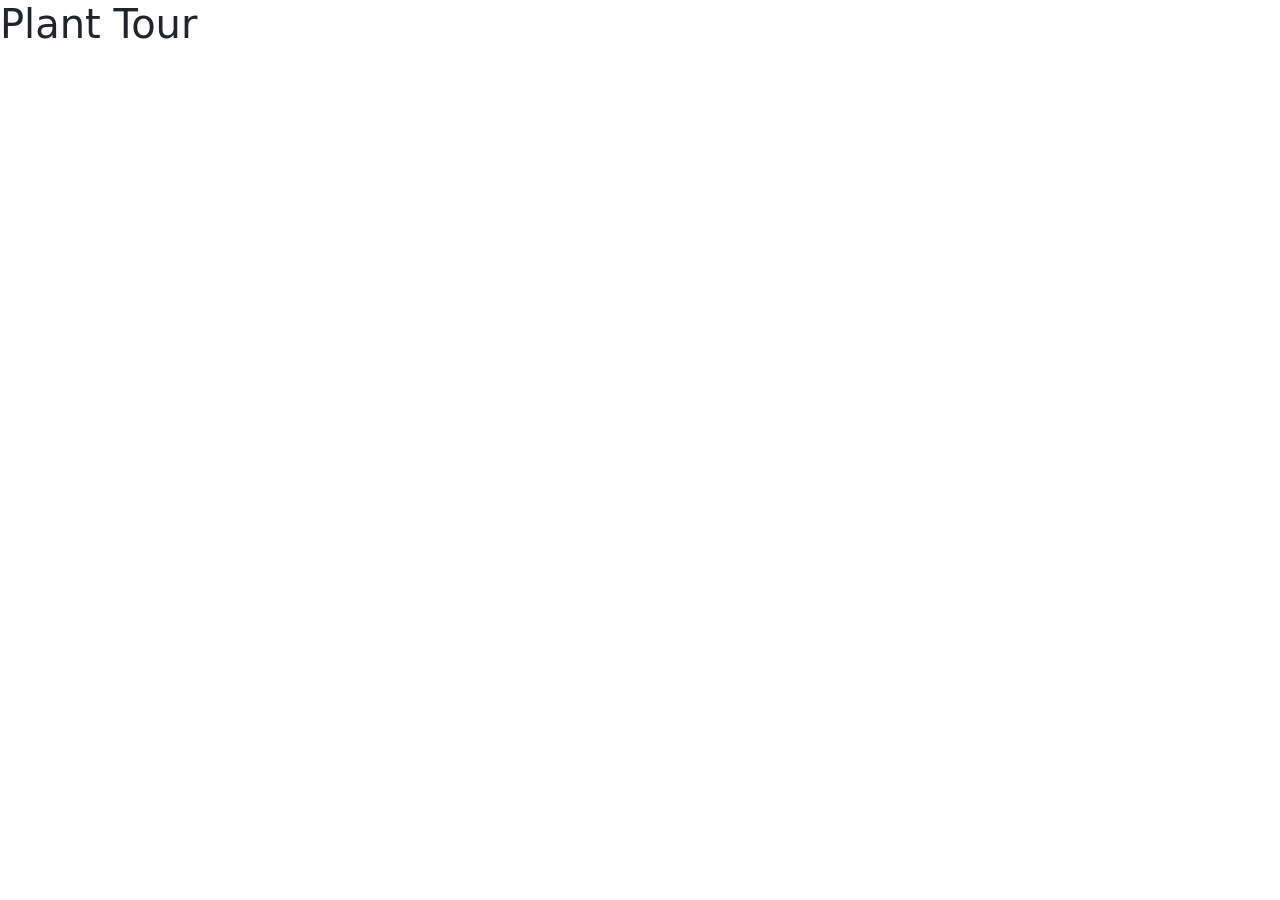
==== index.html @ 8a70ffb6 "Initial commit" ====
<!doctype html>
<html lang="en">

<head>
    <meta charset="utf-8">
    <meta name="viewport" content="width=device-width, initial-scale=1">
    <title>Bootstrap demo</title>
    <link href="css/bootstrap.min.css" rel="stylesheet">
    <link rel="stylesheet" href="css/style.css">
</head>

<body>
    <h1>Plant Tour</h1>
    <script src="JS/bootstrap.min.js"></script>
</body>

</html>
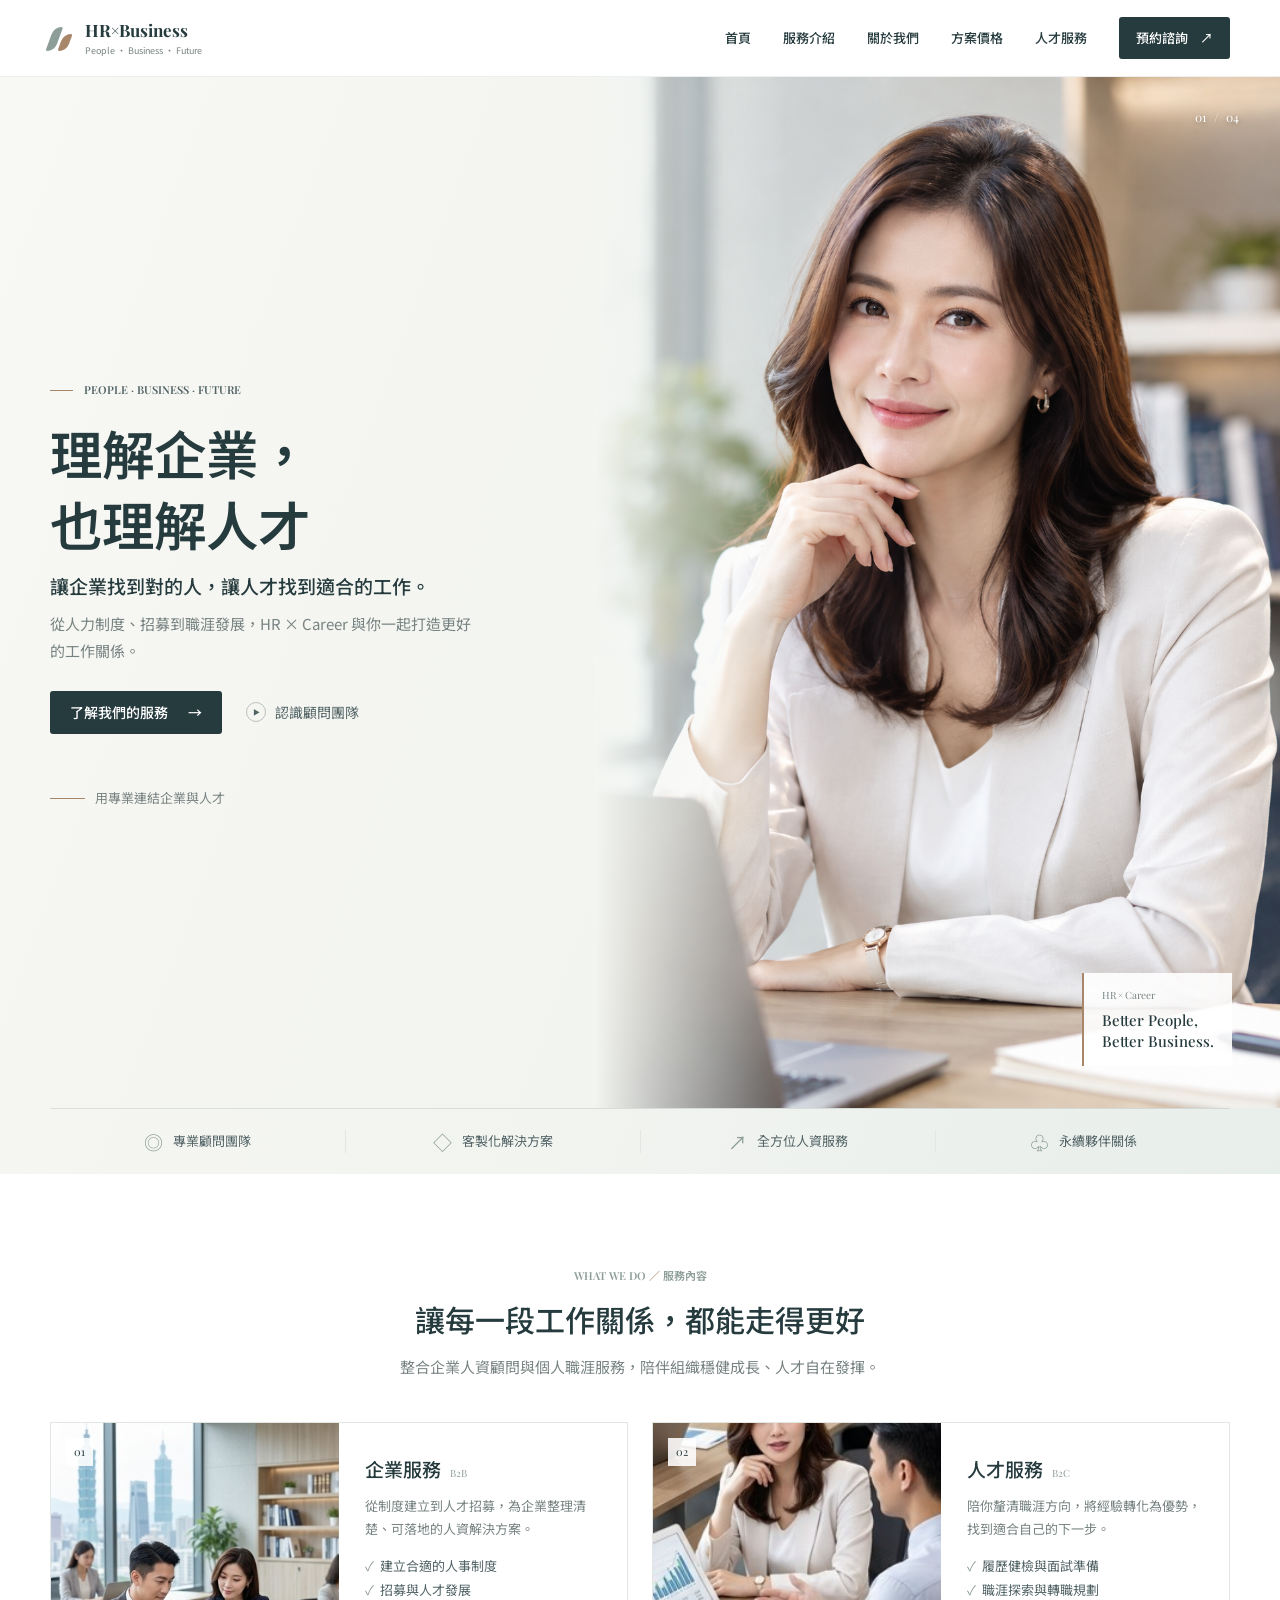
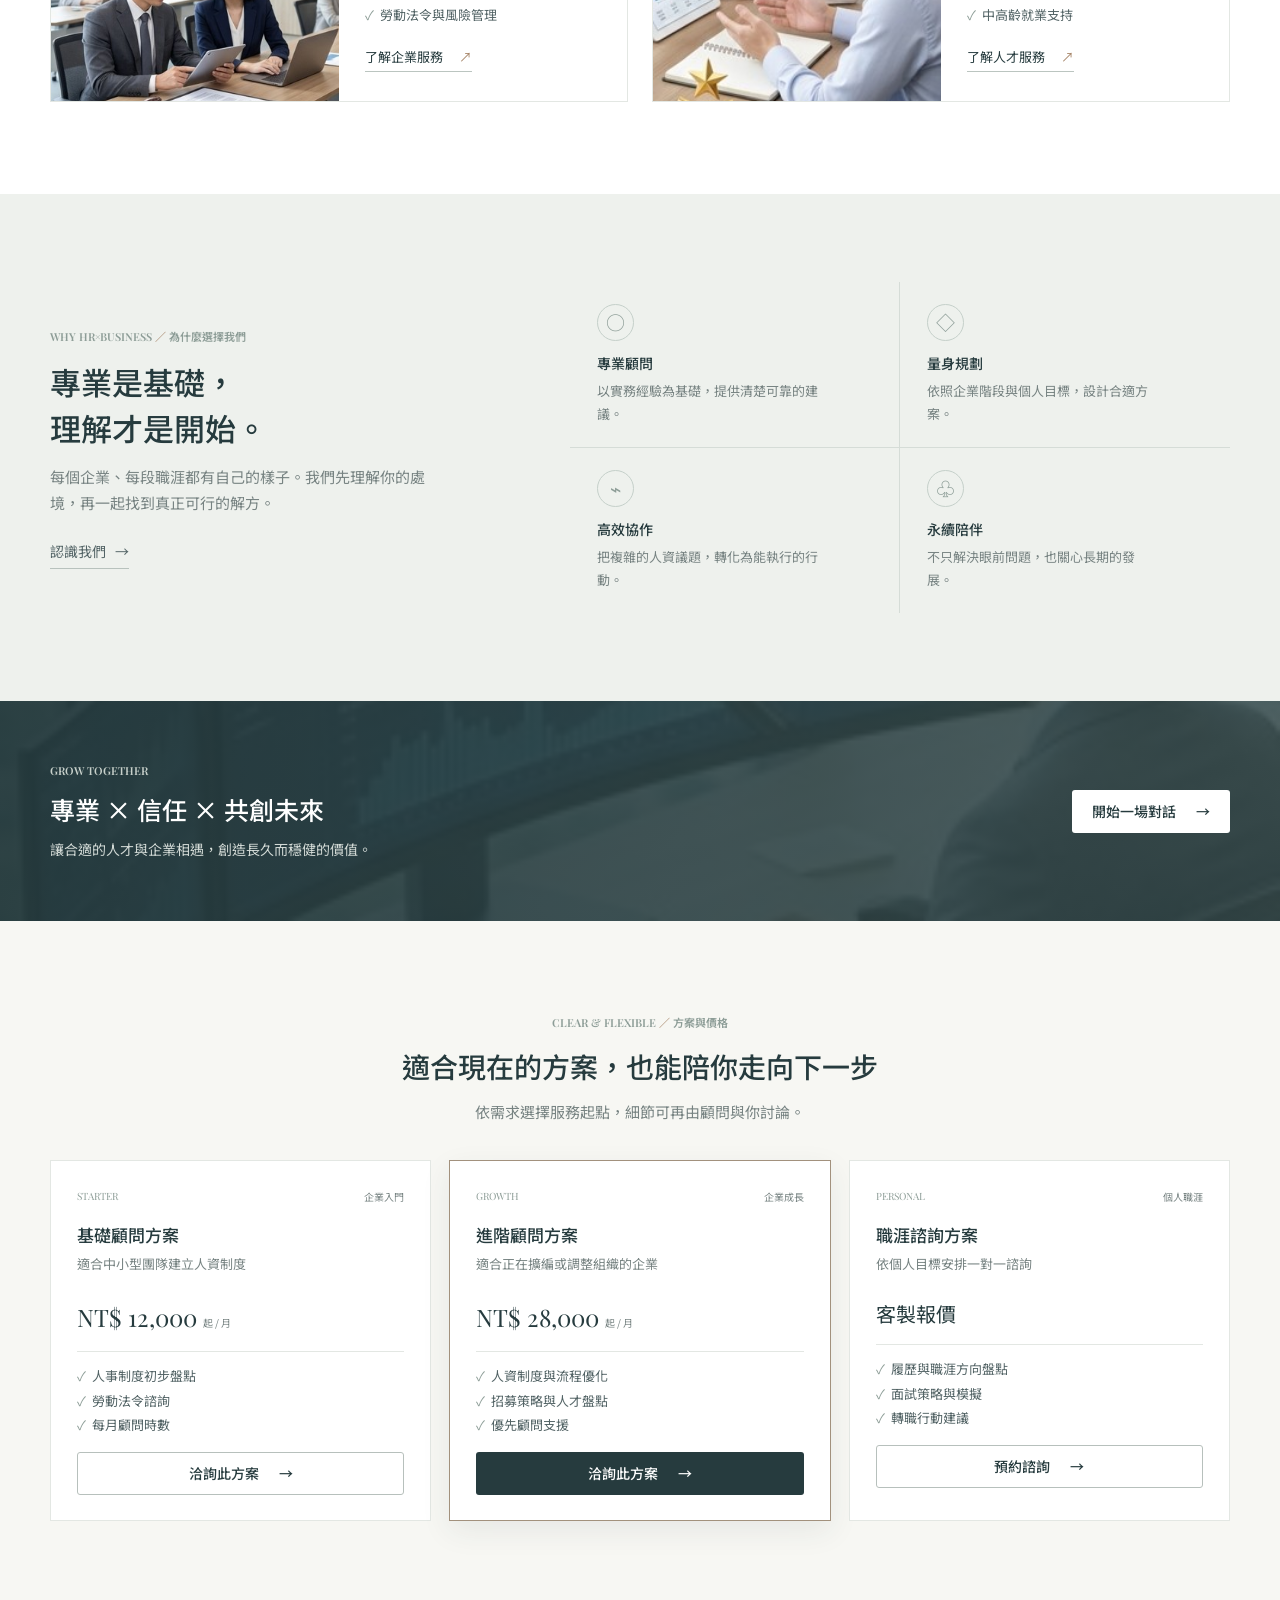
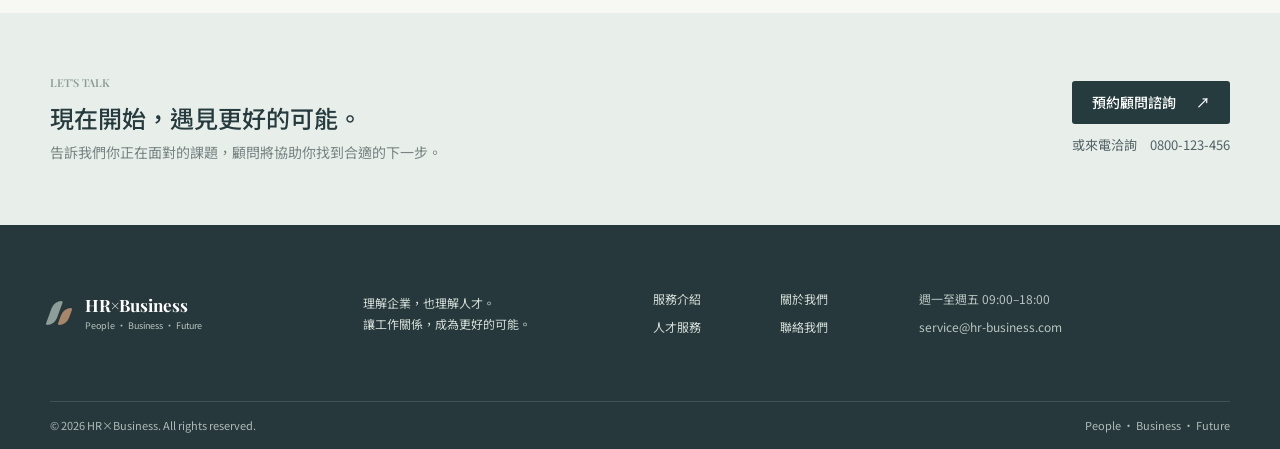
==== commit 6364150c: "Publish HR business website" ====
--- a/index.html
+++ b/index.html
@@ -1,17 +1,187 @@
 <!doctype html>
-<html lang="en">
+<html lang="zh-Hant">
 
 <head>
     <meta charset="utf-8">
     <meta name="viewport" content="width=device-width, initial-scale=1">
-    <title>Bootstrap demo</title>
-    <link href="css/bootstrap.min.css" rel="stylesheet">
-    <link rel="stylesheet" href="css/style.css">
+    <meta name="description" content="HR × Career 人資顧問服務，協助企業完善人事制度，也陪伴人才找到合適的職涯方向。">
+    <title>HR×Business 人資顧問｜理解企業，也理解人才</title>
+    <link rel="preconnect" href="https://fonts.googleapis.com">
+    <link rel="preconnect" href="https://fonts.gstatic.com" crossorigin>
+    <link href="https://fonts.googleapis.com/css2?family=Noto+Sans+TC:wght@400;500;600;700&family=Playfair+Display:wght@500;600&display=swap" rel="stylesheet">
+    <link href="style.css" rel="stylesheet">
 </head>
 
 <body>
-    <h1>Plant Tour</h1>
-    <script src="JS/bootstrap.min.js"></script>
+    <header class="site-header">
+        <div class="container header-inner">
+            <a class="brand" href="#home" aria-label="HR×Business 首頁">
+                <span class="brand-mark" aria-hidden="true"><i></i><i></i></span>
+                <span class="brand-copy"><strong>HR×Business</strong><small>People · Business · Future</small></span>
+            </a>
+            <button class="menu-toggle" type="button" aria-label="開啟導覽選單" aria-expanded="false" aria-controls="main-nav">
+                <span></span><span></span>
+            </button>
+            <nav class="main-nav" id="main-nav" aria-label="主導覽">
+                <a href="#home">首頁</a>
+                <a href="#services">服務介紹</a>
+                <a href="#why-us">關於我們</a>
+                <a href="#pricing">方案價格</a>
+                <a href="job.html">人才服務</a>
+                <a class="nav-cta" href="#contact">預約諮詢 <span aria-hidden="true">↗</span></a>
+            </nav>
+        </div>
+    </header>
+
+    <main>
+        <section class="hero" id="home">
+            <div class="container hero-inner">
+                <div class="hero-copy">
+                    <p class="eyebrow"><span></span> PEOPLE · BUSINESS · FUTURE</p>
+                    <h1>理解企業，<br>也理解人才</h1>
+                    <p class="hero-lead">讓企業找到對的人，<br class="mobile-break">讓人才找到適合的工作。</p>
+                    <p class="hero-description">從人力制度、招募到職涯發展，HR × Career 與你一起打造更好的工作關係。</p>
+                    <div class="hero-actions">
+                        <a class="button button-dark" href="#services">了解我們的服務 <span aria-hidden="true">→</span></a>
+                        <a class="text-link" href="#why-us"><span class="play-icon" aria-hidden="true">▶</span> 認識顧問團隊</a>
+                    </div>
+                    <div class="hero-proof"><span class="proof-line"></span> 用專業連結企業與人才</div>
+                </div>
+                <div class="hero-visual">
+                    <img src="img/AI生成專業女性.png" alt="在人資顧問辦公室工作的專業女性">
+                    <div class="hero-note"><span>HR × Career</span><strong>Better People,<br>Better Business.</strong></div>
+                    <div class="hero-index">01 <span>/</span> 04</div>
+                </div>
+            </div>
+            <div class="hero-bottom container">
+                <a href="#services"><span class="mini-icon">◎</span> 專業顧問團隊</a>
+                <a href="#why-us"><span class="mini-icon">◇</span> 客製化解決方案</a>
+                <a href="#services"><span class="mini-icon">↗</span> 全方位人資服務</a>
+                <a href="#contact"><span class="mini-icon">♧</span> 永續夥伴關係</a>
+            </div>
+        </section>
+
+        <section class="section services-section" id="services">
+            <div class="container">
+                <div class="section-heading">
+                    <p class="eyebrow">WHAT WE DO <span>／</span> 服務內容</p>
+                    <h2>讓每一段工作關係，<br class="mobile-break">都能走得更好</h2>
+                    <p>整合企業人資顧問與個人職涯服務，陪伴組織穩健成長、人才自在發揮。</p>
+                </div>
+                <div class="service-grid">
+                    <article class="service-card">
+                        <div class="service-image"><img src="img/s02.jpg" alt="顧問與企業團隊討論人力制度" loading="lazy"><span class="service-number">01</span></div>
+                        <div class="service-content">
+                            <div class="service-title"><h3>企業服務</h3><span>B2B</span></div>
+                            <p>從制度建立到人才招募，為企業整理清楚、可落地的人資解決方案。</p>
+                            <ul><li>建立合適的人事制度</li><li>招募與人才發展</li><li>勞動法令與風險管理</li></ul>
+                            <a class="arrow-link" href="about.html">了解企業服務 <span aria-hidden="true">↗</span></a>
+                        </div>
+                    </article>
+                    <article class="service-card">
+                        <div class="service-image"><img src="img/s03.jpg" alt="職涯顧問陪伴人才討論發展方向" loading="lazy"><span class="service-number">02</span></div>
+                        <div class="service-content">
+                            <div class="service-title"><h3>人才服務</h3><span>B2C</span></div>
+                            <p>陪你釐清職涯方向，將經驗轉化為優勢，找到適合自己的下一步。</p>
+                            <ul><li>履歷健檢與面試準備</li><li>職涯探索與轉職規劃</li><li>中高齡就業支持</li></ul>
+                            <a class="arrow-link" href="job.html">了解人才服務 <span aria-hidden="true">↗</span></a>
+                        </div>
+                    </article>
+                </div>
+            </div>
+        </section>
+
+        <section class="why-section" id="why-us">
+            <div class="container why-inner">
+                <div class="why-intro">
+                    <p class="eyebrow">WHY HR×BUSINESS <span>／</span> 為什麼選擇我們</p>
+                    <h2>專業是基礎，<br>理解才是開始。</h2>
+                    <p>每個企業、每段職涯都有自己的樣子。我們先理解你的處境，再一起找到真正可行的解方。</p>
+                    <a class="text-link" href="about.html">認識我們 <span aria-hidden="true">→</span></a>
+                </div>
+                <div class="value-grid">
+                    <article class="value-item"><span class="value-icon">○</span><h3>專業顧問</h3><p>以實務經驗為基礎，提供清楚可靠的建議。</p></article>
+                    <article class="value-item"><span class="value-icon">◇</span><h3>量身規劃</h3><p>依照企業階段與個人目標，設計合適方案。</p></article>
+                    <article class="value-item"><span class="value-icon">⌁</span><h3>高效協作</h3><p>把複雜的人資議題，轉化為能執行的行動。</p></article>
+                    <article class="value-item"><span class="value-icon">♧</span><h3>永續陪伴</h3><p>不只解決眼前問題，也關心長期的發展。</p></article>
+                </div>
+            </div>
+        </section>
+
+        <section class="promise-banner">
+            <div class="container promise-inner">
+                <div><p class="eyebrow">GROW TOGETHER</p><h2>專業 × 信任 × 共創未來</h2><p>讓合適的人才與企業相遇，創造長久而穩健的價值。</p></div>
+                <a class="button button-light" href="#contact">開始一場對話 <span aria-hidden="true">→</span></a>
+            </div>
+        </section>
+
+        <section class="section pricing-section" id="pricing">
+            <div class="container">
+                <div class="section-heading section-heading-compact">
+                    <p class="eyebrow">CLEAR & FLEXIBLE <span>／</span> 方案與價格</p>
+                    <h2>適合現在的方案，<br class="mobile-break">也能陪你走向下一步</h2>
+                    <p>依需求選擇服務起點，細節可再由顧問與你討論。</p>
+                </div>
+                <div class="pricing-grid">
+                    <article class="price-card">
+                        <p class="plan-label">STARTER <span>企業入門</span></p><h3>基礎顧問方案</h3><p class="plan-description">適合中小型團隊建立人資制度</p>
+                        <p class="price">NT$ 12,000 <small>起 / 月</small></p>
+                        <ul><li>人事制度初步盤點</li><li>勞動法令諮詢</li><li>每月顧問時數</li></ul>
+                        <a class="button button-outline" href="#contact">洽詢此方案 <span aria-hidden="true">→</span></a>
+                    </article>
+                    <article class="price-card price-card-featured">
+                        <p class="plan-label">GROWTH <span>企業成長</span></p><h3>進階顧問方案</h3><p class="plan-description">適合正在擴編或調整組織的企業</p>
+                        <p class="price">NT$ 28,000 <small>起 / 月</small></p>
+                        <ul><li>人資制度與流程優化</li><li>招募策略與人才盤點</li><li>優先顧問支援</li></ul>
+                        <a class="button button-dark" href="#contact">洽詢此方案 <span aria-hidden="true">→</span></a>
+                    </article>
+                    <article class="price-card">
+                        <p class="plan-label">PERSONAL <span>個人職涯</span></p><h3>職涯諮詢方案</h3><p class="plan-description">依個人目標安排一對一諮詢</p>
+                        <p class="price price-custom">客製報價</p>
+                        <ul><li>履歷與職涯方向盤點</li><li>面試策略與模擬</li><li>轉職行動建議</li></ul>
+                        <a class="button button-outline" href="#contact">預約諮詢 <span aria-hidden="true">→</span></a>
+                    </article>
+                </div>
+            </div>
+        </section>
+
+        <section class="contact-section" id="contact">
+            <div class="container contact-inner">
+                <div><p class="eyebrow">LET'S TALK</p><h2>現在開始，遇見更好的可能。</h2><p>告訴我們你正在面對的課題，顧問將協助你找到合適的下一步。</p></div>
+                <div class="contact-actions"><a class="button button-dark" href="mailto:service@hr-business.com">預約顧問諮詢 <span aria-hidden="true">↗</span></a><a class="contact-phone" href="tel:+886800123456">或來電洽詢　0800-123-456</a></div>
+            </div>
+        </section>
+    </main>
+
+    <footer class="site-footer">
+        <div class="container footer-main">
+            <a class="brand brand-footer" href="#home" aria-label="HR×Business 回到首頁"><span class="brand-mark" aria-hidden="true"><i></i><i></i></span><span class="brand-copy"><strong>HR×Business</strong><small>People · Business · Future</small></span></a>
+            <p>理解企業，也理解人才。<br>讓工作關係，成為更好的可能。</p>
+            <nav aria-label="頁尾導覽"><a href="#services">服務介紹</a><a href="about.html">關於我們</a><a href="job.html">人才服務</a><a href="#contact">聯絡我們</a></nav>
+            <div class="footer-contact"><span>週一至週五 09:00–18:00</span><a href="mailto:service@hr-business.com">service@hr-business.com</a></div>
+        </div>
+        <div class="container footer-bottom"><span>© 2026 HR×Business. All rights reserved.</span><span>People · Business · Future</span></div>
+    </footer>
+
+    <script>
+        const menuToggle = document.querySelector('.menu-toggle');
+        const mainNav = document.querySelector('#main-nav');
+
+        menuToggle.addEventListener('click', () => {
+            const isOpen = menuToggle.getAttribute('aria-expanded') === 'true';
+            menuToggle.setAttribute('aria-expanded', String(!isOpen));
+            menuToggle.setAttribute('aria-label', isOpen ? '開啟導覽選單' : '關閉導覽選單');
+            mainNav.classList.toggle('is-open', !isOpen);
+        });
+
+        mainNav.addEventListener('click', (event) => {
+            if (event.target.closest('a')) {
+                menuToggle.setAttribute('aria-expanded', 'false');
+                menuToggle.setAttribute('aria-label', '開啟導覽選單');
+                mainNav.classList.remove('is-open');
+            }
+        });
+    </script>
 </body>
 
 </html>
--- a/style.css
+++ b/style.css
@@ -0,0 +1,247 @@
+@charset "UTF-8";
+
+:root {
+	color-scheme: light;
+	--ink: #263b3e;
+	--ink-soft: #526365;
+	--muted: #778382;
+	--sage: #8d9d97;
+	--sage-pale: #e9eeeb;
+	--paper: #f7f7f3;
+	--white: #fff;
+	--line: #e3e7e3;
+	--clay: #a78669;
+	--serif: "Playfair Display", "Noto Sans TC", serif;
+	--sans: "Noto Sans TC", "Microsoft JhengHei", sans-serif;
+}
+
+* { box-sizing: border-box; }
+html { scroll-behavior: smooth; scroll-padding-top: 86px; }
+body { margin: 0; color: var(--ink); background: var(--paper); font-family: var(--sans); font-size: 16px; line-height: 1.75; }
+img { display: block; max-width: 100%; }
+a { color: inherit; text-decoration: none; }
+button { font: inherit; }
+.container { width: min(1180px, calc(100% - 64px)); margin-inline: auto; }
+.site-header { position: sticky; z-index: 20; top: 0; background: rgb(255 255 255 / 94%); border-bottom: 1px solid rgb(38 59 62 / 8%); backdrop-filter: blur(14px); }
+.header-inner { min-height: 76px; display: flex; align-items: center; justify-content: space-between; gap: 30px; }
+.brand { display: inline-flex; align-items: center; gap: 10px; flex: 0 0 auto; }
+.brand-mark { display: flex; align-items: center; gap: 3px; width: 25px; height: 29px; transform: skew(-20deg); }
+.brand-mark i { display: block; width: 9px; height: 24px; border-radius: 8px 2px 8px 2px; background: var(--sage); }
+.brand-mark i + i { height: 17px; margin-top: 8px; background: var(--clay); }
+.brand-copy { display: grid; line-height: 1.25; }
+.brand-copy strong { font-family: var(--serif); font-size: 17px; letter-spacing: 0; }
+.brand-copy small { margin-top: 4px; color: var(--muted); font-size: 9px; letter-spacing: 0; }
+.main-nav { display: flex; align-items: center; gap: clamp(16px, 2.5vw, 34px); font-size: 13px; font-weight: 500; }
+.main-nav > a:not(.nav-cta) { transition: color .2s ease; }
+.main-nav > a:not(.nav-cta):hover, .footer-main nav a:hover { color: var(--clay); }
+.nav-cta { padding: 10px 17px; color: var(--white); background: var(--ink); border-radius: 3px; }
+.nav-cta span { margin-left: 9px; }
+.menu-toggle { display: none; }
+.hero { position: relative; overflow: hidden; background: linear-gradient(110deg, #f8f8f4 0%, #f2f4f0 54%, #e8eeea 100%); }
+.hero-inner { min-height: 510px; display: grid; grid-template-columns: .92fr 1.08fr; align-items: center; }
+.hero-copy { position: relative; z-index: 1; padding: 63px 0 58px; }
+.eyebrow { margin: 0 0 18px; color: var(--sage); font-family: var(--serif); font-size: 11px; font-weight: 600; letter-spacing: 0; }
+.eyebrow > span { color: var(--clay); }
+.eyebrow:first-letter { text-transform: uppercase; }
+.hero .eyebrow { color: var(--ink-soft); }
+.hero .eyebrow span { display: inline-block; width: 23px; height: 1px; margin: 0 8px 3px 0; background: var(--clay); }
+h1, h2, h3, p { margin-top: 0; }
+.hero h1 { margin-bottom: 12px; font-size: clamp(38px, 4.1vw, 54px); font-weight: 600; line-height: 1.34; letter-spacing: 0; }
+.hero-lead { margin-bottom: 10px; font-size: 19px; font-weight: 500; line-height: 1.65; }
+.hero-description { max-width: 430px; margin-bottom: 27px; color: var(--muted); font-size: 15px; }
+.hero-actions { display: flex; align-items: center; gap: 24px; }
+.button { min-height: 43px; display: inline-flex; align-items: center; justify-content: center; gap: 20px; padding: 0 19px; border: 1px solid transparent; border-radius: 3px; font-size: 14px; font-weight: 500; transition: background .2s, color .2s, transform .2s; }
+.button:hover { transform: translateY(-2px); }
+.button-dark { color: var(--white); background: var(--ink); }
+.button-dark:hover { background: #3d5558; }
+.button-light { color: var(--ink); background: var(--white); }
+.button-light:hover { background: var(--sage-pale); }
+.button-outline { border-color: #b7c0bc; color: var(--ink); background: transparent; }
+.button-outline:hover { background: var(--sage-pale); }
+.text-link { display: inline-flex; align-items: center; gap: 9px; color: var(--ink-soft); font-size: 14px; }
+.play-icon { display: inline-grid; width: 20px; height: 20px; place-items: center; border: 1px solid #bac3bf; border-radius: 50%; font-size: 7px; }
+.hero-proof { display: flex; align-items: center; gap: 10px; margin-top: 53px; color: var(--muted); font-size: 13px; }
+.proof-line { width: 35px; height: 1px; background: var(--clay); }
+.hero-visual { position: relative; align-self: stretch; min-height: 510px; margin-right: calc((1180px - 100vw) / 2); overflow: hidden; }
+.hero-visual::before { position: absolute; z-index: 1; inset: 0 auto 0 0; width: 28%; content: ""; background: linear-gradient(90deg, #f4f6f2 0%, rgb(244 246 242 / 0%) 100%); pointer-events: none; }
+.hero-visual img { width: 100%; height: 100%; object-fit: cover; object-position: 50% 34%; }
+.hero-note { position: absolute; right: 7%; bottom: 42px; display: grid; gap: 5px; padding: 14px 18px; border-left: 2px solid var(--clay); background: rgb(255 255 255 / 90%); }
+.hero-note span { color: var(--muted); font-family: var(--serif); font-size: 10px; }
+.hero-note strong { font-family: var(--serif); font-size: 15px; font-weight: 500; line-height: 1.4; }
+.hero-index { position: absolute; right: 6%; top: 30px; color: var(--white); font-family: var(--serif); font-size: 12px; text-shadow: 0 1px 5px rgb(0 0 0 / 30%); }
+.hero-index span { margin-inline: 5px; opacity: .7; }
+.hero-bottom { min-height: 66px; display: grid; grid-template-columns: repeat(4, 1fr); align-items: center; border-top: 1px solid rgb(38 59 62 / 12%); }
+.hero-bottom a { display: flex; align-items: center; justify-content: center; gap: 10px; color: var(--ink-soft); font-size: 13px; }
+.hero-bottom a + a { border-left: 1px solid var(--line); }
+.mini-icon { color: var(--sage); font-size: 19px; line-height: 1; }
+.section { padding: 92px 0; }
+.services-section { background: var(--white); }
+.section-heading { max-width: 670px; margin: 0 auto 42px; text-align: center; }
+.section-heading .eyebrow { margin-bottom: 12px; }
+.section-heading h2, .why-intro h2, .contact-inner h2 { margin-bottom: 12px; font-size: 30px; font-weight: 500; line-height: 1.5; letter-spacing: 0; }
+.section-heading > p:last-child { margin-bottom: 0; color: var(--muted); font-size: 15px; }
+.service-grid { display: grid; grid-template-columns: repeat(2, minmax(0, 1fr)); gap: 24px; }
+.service-card { display: grid; grid-template-columns: 1fr 1fr; min-height: 280px; overflow: hidden; border: 1px solid var(--line); background: var(--white); }
+.service-image { position: relative; min-height: 100%; overflow: hidden; background: var(--sage-pale); }
+.service-image img { position: absolute; inset: 0; width: 100%; height: 100%; object-fit: cover; transition: transform .5s ease; }
+.service-card:hover .service-image img { transform: scale(1.035); }
+.service-number { position: absolute; left: 15px; top: 15px; padding: 4px 8px; color: var(--ink); background: rgb(255 255 255 / 88%); font-family: var(--serif); font-size: 11px; }
+.service-content { align-self: center; padding: 27px clamp(17px, 2vw, 28px); }
+.service-title { display: flex; align-items: baseline; gap: 9px; }
+.service-title h3 { margin: 0; font-size: 19px; font-weight: 500; }
+.service-title span { color: var(--sage); font-family: var(--serif); font-size: 10px; }
+.service-content > p { min-height: 48px; margin: 8px 0 12px; color: var(--muted); font-size: 13px; line-height: 1.8; }
+.service-content ul, .price-card ul { margin: 0; padding: 0; list-style: none; }
+.service-content li, .price-card li { position: relative; padding-left: 15px; color: var(--ink-soft); font-size: 13px; line-height: 1.9; }
+.service-content li::before, .price-card li::before { position: absolute; left: 0; color: var(--sage); content: "✓"; }
+.arrow-link { display: inline-flex; align-items: center; gap: 16px; margin-top: 18px; padding-bottom: 3px; border-bottom: 1px solid #bbc5c0; font-size: 13px; }
+.arrow-link span { color: var(--clay); }
+.why-section { padding: 88px 0; background: #eef1ed; }
+.why-inner { display: grid; grid-template-columns: .8fr 1.2fr; align-items: center; gap: 80px; }
+.why-intro .eyebrow { margin-bottom: 13px; }
+.why-intro h2 { font-size: 31px; }
+.why-intro > p:not(.eyebrow) { max-width: 375px; margin-bottom: 20px; color: var(--muted); font-size: 15px; }
+.why-intro .text-link { border-bottom: 1px solid #b8c2bd; padding-bottom: 4px; }
+.value-grid { display: grid; grid-template-columns: repeat(2, 1fr); }
+.value-item { min-height: 165px; padding: 22px 27px; border-bottom: 1px solid #d5dcd7; }
+.value-item:nth-child(odd) { border-right: 1px solid #d5dcd7; }
+.value-item:nth-child(n+3) { border-bottom: 0; }
+.value-icon { display: grid; width: 37px; height: 37px; place-items: center; margin-bottom: 10px; border: 1px solid #c5d0ca; border-radius: 50%; color: var(--sage); font-family: var(--serif); font-size: 19px; }
+.value-item h3 { margin-bottom: 4px; font-size: 14px; font-weight: 500; }
+.value-item p { max-width: 230px; margin-bottom: 0; color: var(--muted); font-size: 13px; }
+.promise-banner { position: relative; overflow: hidden; color: var(--white); background: linear-gradient(100deg, rgb(36 57 60 / 95%), rgb(50 71 72 / 85%)), url("img/s04.jpg") center 48% / cover; }
+.promise-inner { min-height: 220px; display: flex; align-items: center; justify-content: space-between; gap: 25px; }
+.promise-inner .eyebrow { margin-bottom: 8px; color: #c7d0ca; }
+.promise-inner h2 { margin-bottom: 5px; font-size: 25px; font-weight: 500; }
+.promise-inner p:last-child { margin-bottom: 0; color: #d3dad6; font-size: 14px; }
+.pricing-section { background: var(--paper); }
+.section-heading-compact { margin-bottom: 35px; }
+.section-heading-compact h2 { font-size: 28px; }
+.pricing-grid { display: grid; grid-template-columns: repeat(3, minmax(0, 1fr)); align-items: stretch; gap: 18px; }
+.price-card { position: relative; padding: 27px 26px 25px; border: 1px solid var(--line); background: var(--white); }
+.price-card-featured { border-color: #a2917d; box-shadow: 0 10px 28px rgb(38 59 62 / 8%); }
+.plan-label { display: flex; justify-content: space-between; margin-bottom: 15px; color: var(--sage); font-family: var(--serif); font-size: 10px; }
+.plan-label span { color: var(--muted); font-family: var(--sans); font-size: 10px; }
+.price-card h3 { margin-bottom: 3px; font-size: 17px; font-weight: 500; }
+.plan-description { min-height: 26px; margin-bottom: 17px; color: var(--muted); font-size: 13px; }
+.price { margin-bottom: 13px; font-family: var(--serif); font-size: 24px; }
+.price small { color: var(--muted); font-family: var(--sans); font-size: 10px; }
+.price-custom { font-family: var(--sans); font-size: 20px; }
+.price-card ul { min-height: 87px; padding-top: 12px; border-top: 1px solid var(--line); }
+.price-card .button { width: 100%; margin-top: 14px; }
+.contact-section { padding: 60px 0; background: #e8eeea; }
+.contact-inner { display: flex; align-items: center; justify-content: space-between; gap: 30px; }
+.contact-inner .eyebrow { margin-bottom: 8px; }
+.contact-inner h2 { margin-bottom: 4px; font-size: 24px; }
+.contact-inner p:last-child { margin-bottom: 0; color: var(--muted); font-size: 14px; }
+.contact-actions { display: grid; justify-items: start; gap: 10px; flex: 0 0 auto; }
+.contact-phone { color: var(--ink-soft); font-size: 13px; }
+.site-footer { color: #edf1ee; background: #26383b; }
+.footer-main { min-height: 176px; display: grid; grid-template-columns: 1.2fr 1.1fr 1fr 1.3fr; align-items: center; gap: 26px; }
+.brand-footer .brand-copy strong { color: var(--white); }
+.brand-footer .brand-copy small { color: #b8c5c0; }
+.footer-main > p { margin: 0; color: #d3dcd7; font-size: 12px; }
+.footer-main nav { display: grid; grid-template-columns: 1fr 1fr; gap: 7px 15px; color: #d3dcd7; font-size: 12px; }
+.footer-contact { display: grid; gap: 7px; color: #b8c5c0; font-size: 12px; }
+.footer-bottom { min-height: 48px; display: flex; align-items: center; justify-content: space-between; border-top: 1px solid rgb(255 255 255 / 13%); color: #aebbb6; font-size: 11px; }
+.mobile-break { display: none; }
+
+@media (max-width: 900px) {
+	.container { width: min(100% - 44px, 700px); }
+	.header-inner { min-height: 68px; }
+	.menu-toggle { width: 42px; height: 42px; display: grid; align-content: center; justify-items: center; gap: 6px; border: 1px solid var(--line); border-radius: 2px; background: transparent; }
+	.menu-toggle span { width: 18px; height: 1px; background: var(--ink); transition: transform .2s; }
+	.menu-toggle[aria-expanded="true"] span:first-child { transform: translateY(3.5px) rotate(45deg); }
+	.menu-toggle[aria-expanded="true"] span:last-child { transform: translateY(-3.5px) rotate(-45deg); }
+	.main-nav { position: absolute; top: 100%; right: 0; left: 0; display: none; align-items: stretch; gap: 0; padding: 10px 22px 19px; border-bottom: 1px solid var(--line); background: var(--white); box-shadow: 0 12px 20px rgb(38 59 62 / 8%); }
+	.main-nav.is-open { display: grid; }
+	.main-nav > a:not(.nav-cta) { padding: 10px 0; border-bottom: 1px solid #edf0ed; }
+	.nav-cta { justify-self: start; margin-top: 12px; }
+	.hero-inner { min-height: 445px; grid-template-columns: 1fr 1fr; }
+	.hero-copy { padding: 46px 0; }
+	.hero h1 { font-size: 40px; }
+	.hero-lead { font-size: 16px; }
+	.hero-visual { min-height: 445px; margin-right: calc((700px - 100vw) / 2); }
+	.hero-proof { margin-top: 32px; }
+	.section { padding: 72px 0; }
+	.service-grid { gap: 15px; }
+	.service-card { grid-template-columns: 1fr; }
+	.service-image { min-height: 210px; }
+	.service-content { padding: 22px; }
+	.service-content > p { min-height: 0; }
+	.why-inner { grid-template-columns: 1fr 1.25fr; gap: 35px; }
+	.value-item { padding: 18px; }
+	.price-card { padding: 22px 18px; }
+	.price { font-size: 20px; }
+	.footer-main { grid-template-columns: 1fr 1fr; padding-block: 28px; }
+}
+
+@media (max-width: 600px) {
+	html { scroll-padding-top: 68px; }
+	body { font-size: 16px; }
+	.container { width: calc(100% - 36px); }
+	.header-inner { min-height: 64px; }
+	.brand-copy strong { font-size: 16px; }
+	.hero-inner { min-height: auto; grid-template-columns: 1fr; }
+	.hero-copy { padding: 42px 0 29px; }
+	.hero .eyebrow { margin-bottom: 12px; font-size: 9px; }
+	.hero h1 { margin-bottom: 9px; font-size: 38px; }
+	.hero-lead { font-size: 16px; }
+	.hero-description { max-width: 340px; margin-bottom: 20px; font-size: 14px; }
+	.hero-actions { gap: 15px; }
+	.button { min-height: 42px; gap: 12px; padding-inline: 14px; font-size: 13px; }
+	.text-link { gap: 7px; font-size: 13px; }
+	.hero-proof { margin-top: 22px; font-size: 12px; }
+	.hero-visual { min-height: 310px; margin: 0 -18px; }
+	.hero-visual::before { width: 15%; }
+	.hero-visual img { object-position: 50% 29%; }
+	.hero-note { right: 18px; bottom: 18px; padding: 9px 12px; }
+	.hero-note strong { font-size: 12px; }
+	.hero-index { top: 16px; right: 18px; }
+	.hero-bottom { min-height: auto; grid-template-columns: 1fr 1fr; padding-block: 8px; }
+	.hero-bottom a { min-height: 48px; justify-content: flex-start; padding-left: 7px; font-size: 12px; }
+	.hero-bottom a + a { border-left: 0; }
+	.hero-bottom a:nth-child(even) { border-left: 1px solid var(--line); padding-left: 15px; }
+	.hero-bottom a:nth-child(n+3) { border-top: 1px solid var(--line); }
+	.section { padding: 58px 0; }
+	.section-heading { margin-bottom: 27px; }
+	.section-heading h2, .why-intro h2 { font-size: 25px; }
+	.section-heading > p:last-child { font-size: 14px; }
+	.mobile-break { display: initial; }
+	.service-grid { grid-template-columns: 1fr; gap: 16px; }
+	.service-card { grid-template-columns: .9fr 1.1fr; min-height: 235px; }
+	.service-image { min-height: 235px; }
+	.service-content { padding: 17px 14px; }
+	.service-title h3 { font-size: 16px; }
+	.service-content > p { margin: 6px 0 8px; font-size: 12px; }
+	.service-content li { font-size: 12px; }
+	.arrow-link { gap: 8px; margin-top: 11px; font-size: 12px; }
+	.why-section { padding: 56px 0; }
+	.why-inner { grid-template-columns: 1fr; gap: 25px; }
+	.why-intro h2 { margin-bottom: 8px; }
+	.why-intro > p:not(.eyebrow) { font-size: 14px; }
+	.value-item { min-height: 145px; padding: 15px 13px; }
+	.value-item p { font-size: 12px; }
+	.value-icon { width: 32px; height: 32px; font-size: 16px; }
+	.promise-inner { min-height: 205px; align-items: flex-start; flex-direction: column; justify-content: center; gap: 17px; }
+	.promise-inner h2 { font-size: 21px; }
+	.promise-inner p:last-child { max-width: 300px; font-size: 13px; }
+	.section-heading-compact h2 { font-size: 24px; }
+	.pricing-grid { grid-template-columns: 1fr; gap: 12px; }
+	.price-card { padding: 21px; }
+	.price-card ul { min-height: 0; }
+	.price { font-size: 23px; }
+	.contact-section { padding: 45px 0; }
+	.contact-inner { align-items: flex-start; flex-direction: column; gap: 20px; }
+	.contact-inner h2 { font-size: 21px; }
+	.contact-inner p:last-child { max-width: 340px; }
+	.footer-main { grid-template-columns: 1fr 1fr; gap: 22px 14px; padding-block: 27px; }
+	.footer-main > p { font-size: 10px; }
+	.footer-main nav { font-size: 10px; }
+	.footer-bottom { min-height: 44px; font-size: 8px; }
+	.footer-bottom span:last-child { display: none; }
+}
+
+@media (prefers-reduced-motion: reduce) {
+	*, *::before, *::after { scroll-behavior: auto !important; transition-duration: .01ms !important; }
+}
